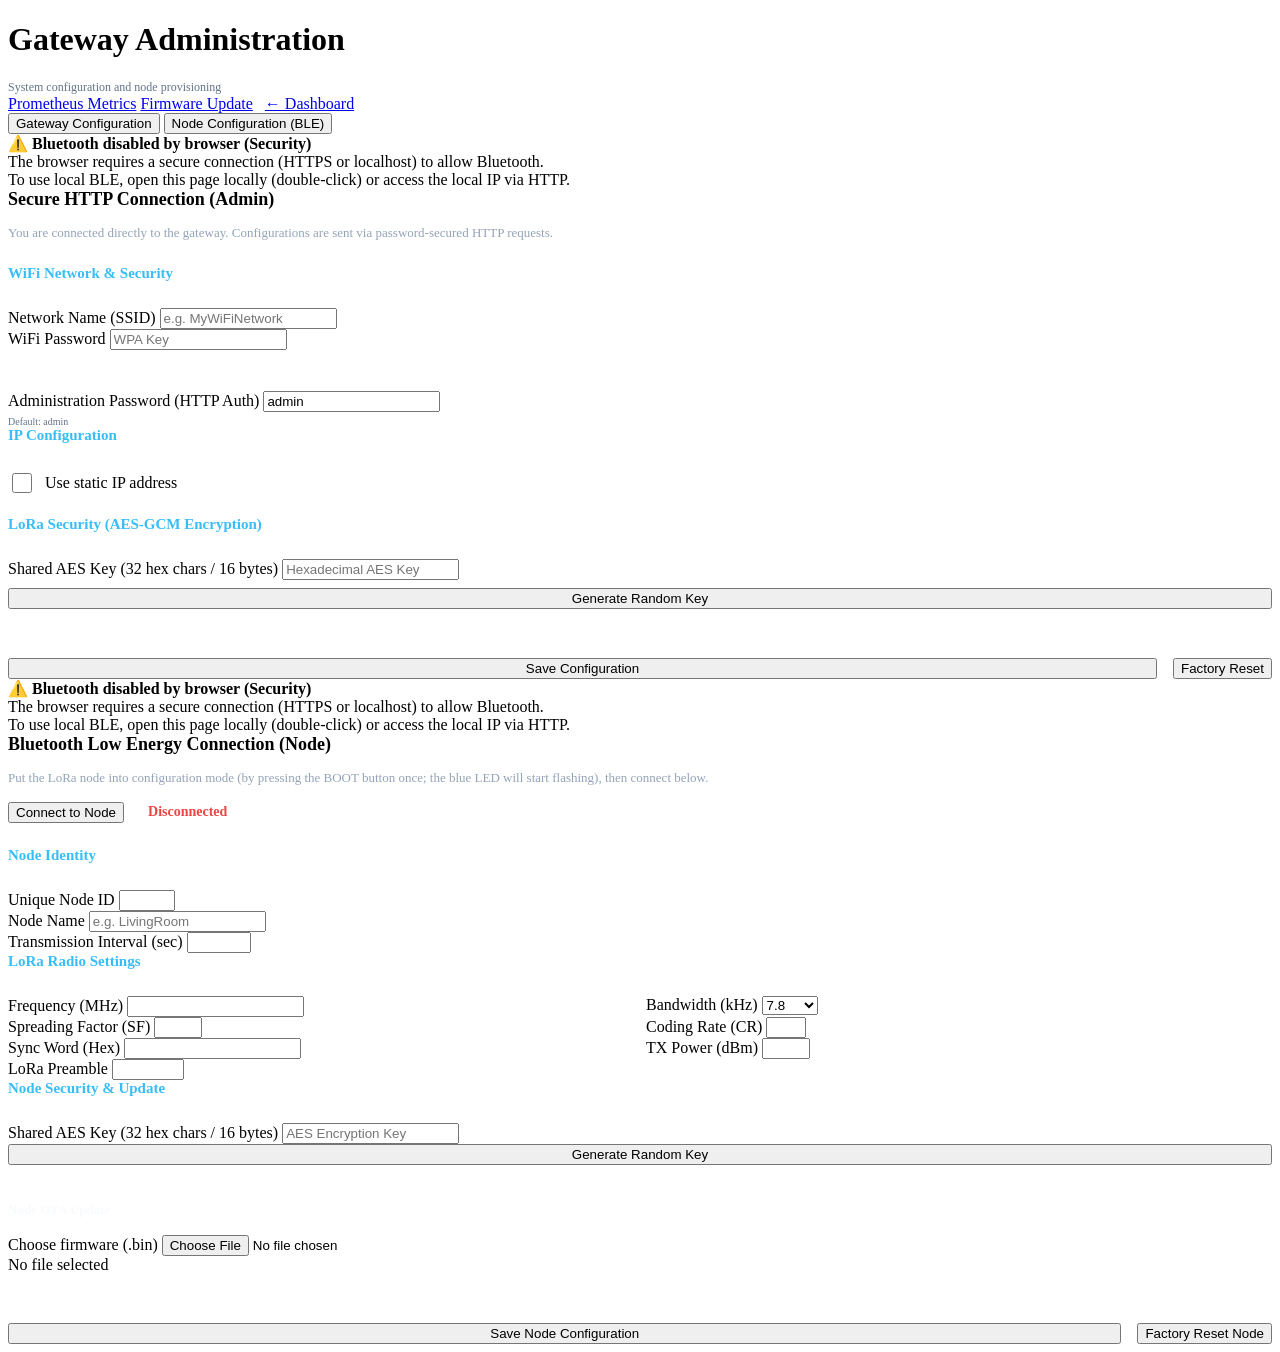
==== lora-gw/html/admin.html @ 8bf2b35a "refactor: clean up admin UI styles and localize code comments to English" ====
<!DOCTYPE html>
<html lang="en">
<head>
  <meta charset="UTF-8">
  <meta name="viewport" content="width=device-width, initial-scale=1.0">
  <title>Administration - LoRa Gateway</title>
  <link rel="stylesheet" href="style.css">
</head>
<body>
  <div class="container">
    <header>
      <div>
        <h1>Gateway Administration</h1>
        <div style="font-size:12px; color:#64748b; margin-top:4px;">System configuration and node provisioning</div>
      </div>
      <div>
        <a href="/metrics" class="btn-metrics">Prometheus Metrics</a>
        <a href="/update" class="btn-update">Firmware Update</a>
        <a href="/" class="btn btn-secondary" style="margin-left:8px;">← Dashboard</a>
      </div>
    </header>

    <!-- Tab Navigation -->
    <div class="tabs">
      <button class="tab-btn active" id="tab-btn-gw-config" onclick="switchTab('gw-config')">Gateway Configuration</button>
      <button class="tab-btn" id="tab-btn-ble" onclick="switchTab('ble')">Node Configuration (BLE)</button>
    </div>

    <!-- Gateway Configuration Tab -->
    <div id="tab-gw-config" class="tab-content active">
      <div id="gw-ble-security-notice" class="alert-notice hidden">
        <strong>⚠️ Bluetooth disabled by browser (Security)</strong><br>
        The browser requires a secure connection (HTTPS or localhost) to allow Bluetooth.<br>
        To use local BLE, open this page locally (double-click) or access the local IP via HTTP.
      </div>

      <div id="gw-ble-container" style="margin-bottom: 24px;">
        <!-- BLE Gateway Connection -->
        <div class="stat-card">
          <h2 style="margin-top:0; font-size: 18px; font-weight: 700;">Bluetooth Low Energy Connection (Gateway)</h2>
          <p style="font-size: 13px; color: #94a3b8; margin-bottom: 16px;">
            Put the gateway into config mode (press the BOOT button or start it without config; the blue LED will start flashing), then connect via local BLE below.
          </p>
          <div style="display: flex; gap: 16px; align-items: center;">
            <button type="button" class="btn" id="btn-gw-connect">Connect to Gateway</button>
            <div style="display: flex; align-items: center; gap: 8px; font-size: 14px;">
              <span id="gw-status-dot" class="dot offline"></span>
              <span id="gw-status-text" style="font-weight:600; color:#ef4444;">Disconnected</span>
            </div>
          </div>
        </div>
      </div>

      <!-- Gateway Configuration Form -->
      <form id="gw-config-form" class="hidden">
        <div class="grid" style="grid-template-columns: repeat(auto-fit, minmax(280px, 1fr)); gap: 24px; margin-bottom: 24px;">
          <!-- WiFi and Auth -->
          <div class="stat-card">
            <h3 style="margin-top:0; font-size: 15px; font-weight: 700; color: #38bdf8; border-bottom:1px solid rgba(255,255,255,0.05); padding-bottom:10px; margin-bottom:15px;">WiFi Network & Security</h3>
            <div class="form-group">
              <label for="gw_wifi_ssid">Network Name (SSID)</label>
              <input type="text" id="gw_wifi_ssid" required placeholder="e.g. MyWiFiNetwork">
            </div>
            <div class="form-group">
              <label for="gw_wifi_pass">WiFi Password</label>
              <input type="text" id="gw_wifi_pass" required placeholder="WPA Key">
            </div>
            <div class="form-group" style="margin-top:24px; border-top:1px solid rgba(255,255,255,0.05); padding-top:16px;">
              <label for="gw_admin_pass">Administration Password (HTTP Auth)</label>
              <input type="text" id="gw_admin_pass" required placeholder="admin" value="admin">
              <span style="font-size:10px; color:#64748b; display:block; margin-top:4px;">Default: admin</span>
            </div>
          </div>

          <!-- IP Settings -->
          <div class="stat-card">
            <h3 style="margin-top:0; font-size: 15px; font-weight: 700; color: #38bdf8; border-bottom:1px solid rgba(255,255,255,0.05); padding-bottom:10px; margin-bottom:15px;">IP Configuration</h3>
            <div class="form-group" style="display: flex; align-items: center; gap: 10px; margin-bottom: 20px;">
              <input type="checkbox" id="gw_use_static" style="width:20px; height:20px; cursor:pointer;">
              <label for="gw_use_static" style="margin-bottom:0; cursor:pointer;">Use static IP address</label>
            </div>
            <div id="gw-static-ip-fields" style="display: none;">
              <div class="form-group">
                <label for="gw_local_ip">Local IP Address</label>
                <input type="text" id="gw_local_ip" placeholder="e.g. 192.168.1.100">
              </div>
              <div class="form-group">
                <label for="gw_gateway_ip">Default Gateway</label>
                <input type="text" id="gw_gateway_ip" placeholder="e.g. 192.168.1.1">
              </div>
              <div class="form-group">
                <label for="gw_subnet_mask">Subnet Mask</label>
                <input type="text" id="gw_subnet_mask" placeholder="e.g. 255.255.255.0">
              </div>
            </div>
          </div>

          <!-- AES Encryption Key -->
          <div class="stat-card">
            <h3 style="margin-top:0; font-size: 15px; font-weight: 700; color: #38bdf8; border-bottom:1px solid rgba(255,255,255,0.05); padding-bottom:10px; margin-bottom:15px;">LoRa Security (AES-GCM Encryption)</h3>
            <div class="form-group">
              <label for="gw_aes_key">Shared AES Key (32 hex chars / 16 bytes)</label>
              <input type="text" id="gw_aes_key" maxlength="32" minlength="32" required placeholder="Hexadecimal AES Key">
            </div>
            <button type="button" class="btn btn-secondary" onclick="generateRandomGwKey()" style="width:100%; margin-top:8px;">Generate Random Key</button>
          </div>
        </div>

        <div style="display: flex; gap: 16px; margin-top: 24px; border-top: 1px solid rgba(255,255,255,0.05); padding-top: 24px;">
          <input type="submit" value="Save Configuration" class="btn" style="flex: 1;">
          <button type="button" class="btn btn-danger" id="btn-gw-reset">Factory Reset</button>
        </div>
      </form>
    </div>

    <!-- Node Configuration Tab (BLE) -->
    <div id="tab-ble" class="tab-content">
      <div id="ble-security-notice" class="alert-notice hidden">
        <strong>⚠️ Bluetooth disabled by browser (Security)</strong><br>
        The browser requires a secure connection (HTTPS or localhost) to allow Bluetooth.<br>
        To use local BLE, open this page locally (double-click) or access the local IP via HTTP.
      </div>

      <div id="ble-container">
        <!-- BLE Node Connection -->
        <div class="stat-card" style="margin-bottom: 24px;">
          <h2 style="margin-top:0; font-size: 18px; font-weight: 700;">Bluetooth Low Energy Connection (Node)</h2>
          <p style="font-size: 13px; color: #94a3b8; margin-bottom: 16px;">
            Put the LoRa node into configuration mode (by pressing the BOOT button once; the blue LED will start flashing), then connect below.
          </p>
          <div style="display: flex; gap: 16px; align-items: center;">
            <button type="button" class="btn" id="btn-connect">Connect to Node</button>
            <div style="display: flex; align-items: center; gap: 8px; font-size: 14px;">
              <span id="status-dot" class="dot offline"></span>
              <span id="status-text" style="font-weight:600; color:#ef4444;">Disconnected</span>
            </div>
          </div>
        </div>

        <!-- Node Configuration Form -->
        <form id="config-form" class="hidden">
          <div class="grid" style="grid-template-columns: repeat(auto-fit, minmax(280px, 1fr)); gap: 24px; margin-bottom: 24px;">
            <!-- Node Identity Card -->
            <div class="stat-card">
              <h3 style="margin-top:0; font-size: 15px; font-weight: 700; color: #38bdf8; border-bottom:1px solid rgba(255,255,255,0.05); padding-bottom:10px; margin-bottom:15px;">Node Identity</h3>
              <div class="form-group">
                <label for="node_id">Unique Node ID</label>
                <input type="number" id="node_id" min="1" max="254" required>
              </div>
              <div class="form-group">
                <label for="node_name">Node Name</label>
                <input type="text" id="node_name" maxlength="15" placeholder="e.g. LivingRoom" required>
              </div>
              <div class="form-group">
                <label for="tx_interval">Transmission Interval (sec)</label>
                <input type="number" id="tx_interval" min="5" max="3600" required>
              </div>
            </div>

            <!-- LoRa Radio Settings Card -->
            <div class="stat-card">
              <h3 style="margin-top:0; font-size: 15px; font-weight: 700; color: #38bdf8; border-bottom:1px solid rgba(255,255,255,0.05); padding-bottom:10px; margin-bottom:15px;">LoRa Radio Settings</h3>
              <div style="display: grid; grid-template-columns: 1fr 1fr; gap: 12px;">
                <div class="form-group">
                  <label for="lora_freq">Frequency (MHz)</label>
                  <input type="number" id="lora_freq" step="0.1" required>
                </div>
                <div class="form-group">
                  <label for="lora_bw">Bandwidth (kHz)</label>
                  <select id="lora_bw" required>
                    <option value="7.8">7.8</option>
                    <option value="10.4">10.4</option>
                    <option value="15.6">15.6</option>
                    <option value="20.8">20.8</option>
                    <option value="31.25">31.25</option>
                    <option value="41.7">41.7</option>
                    <option value="62.5">62.5</option>
                    <option value="125.0">125.0</option>
                    <option value="250.0">250.0</option>
                    <option value="500.0">500.0</option>
                  </select>
                </div>
              </div>
              <div style="display: grid; grid-template-columns: 1fr 1fr; gap: 12px;">
                <div class="form-group">
                  <label for="lora_sf">Spreading Factor (SF)</label>
                  <input type="number" id="lora_sf" min="6" max="12" required>
                </div>
                <div class="form-group">
                  <label for="lora_cr">Coding Rate (CR)</label>
                  <input type="number" id="lora_cr" min="5" max="8" required>
                </div>
              </div>
              <div style="display: grid; grid-template-columns: 1fr 1fr; gap: 12px;">
                <div class="form-group">
                  <label for="lora_sync">Sync Word (Hex)</label>
                  <input type="text" id="lora_sync" required>
                </div>
                <div class="form-group">
                  <label for="lora_power">TX Power (dBm)</label>
                  <input type="number" id="lora_power" min="2" max="20" required>
                </div>
              </div>
              <div class="form-group">
                <label for="lora_preamble">LoRa Preamble</label>
                <input type="number" id="lora_preamble" min="6" max="65535" required>
              </div>
            </div>

            <!-- AES and OTA Updates Card -->
            <div class="stat-card">
              <h3 style="margin-top:0; font-size: 15px; font-weight: 700; color: #38bdf8; border-bottom:1px solid rgba(255,255,255,0.05); padding-bottom:10px; margin-bottom:15px;">Node Security & Update</h3>
              <div class="form-group">
                <label for="aes_key">Shared AES Key (32 hex chars / 16 bytes)</label>
                <input type="text" id="aes_key" maxlength="32" minlength="32" required placeholder="AES Encryption Key">
              </div>
              <button type="button" class="btn btn-secondary" onclick="generateRandomKey()" style="width:100%; margin-bottom: 20px;">Generate Random Key</button>

              <div style="border-top: 1px solid rgba(255,255,255,0.05); padding-top: 16px;">
                <h4 style="margin-top:0; font-size: 13px; color:#f8fafc; font-weight:700;">Node OTA Update</h4>
                <div class="form-group" style="margin-top:12px;">
                  <label for="ota-file" class="custom-file-upload" style="text-align:center;">Choose firmware (.bin)</label>
                  <input type="file" id="ota-file" accept=".bin">
                  <div id="ota-file-name" class="file-name">No file selected</div>
                </div>
                <button type="button" class="btn btn-success" id="btn-start-ota" style="display:none; width:100%; margin-top:8px;">Start OTA Update</button>
                
                <!-- OTA Progress Bar -->
                <div id="ota-progress-container" style="display:none; margin-top: 16px;">
                  <div style="display:flex; justify-content:space-between; font-size:12px; margin-bottom:6px;">
                    <span id="ota-status-label" style="color:#94a3b8;">Uploading file...</span>
                    <span id="ota-percent" style="font-weight:700; color:#38bdf8;">0%</span>
                  </div>
                  <div style="background:rgba(0,0,0,0.3); border-radius:10px; height:8px; overflow:hidden;">
                    <div id="ota-bar" style="background:linear-gradient(90deg, #38bdf8, #818cf8); width:0%; height:100%; transition:width 0.1s;"></div>
                  </div>
                </div>
              </div>
            </div>
          </div>

          <div style="display: flex; gap: 16px; margin-top: 24px; border-top: 1px solid rgba(255,255,255,0.05); padding-top: 24px;">
            <input type="submit" value="Save Node Configuration" class="btn" style="flex: 1;">
            <button type="button" class="btn btn-danger" id="btn-reset">Factory Reset Node</button>
          </div>
        </form>
      </div>
    </div>
  </div>

  <script>
    // --- NIMBLE DATAPIPE TRANSPORT CLASS ---
    class NimBLEDataPipe {
      constructor(serviceUuid, charUuid) {
        this.serviceUuid = serviceUuid.toLowerCase();
        this.charUuid = charUuid.toLowerCase();
        this.device = null;
        this.characteristic = null;
        this.rxBuffer = new Uint8Array(0);
        this.expectedLen = 0;
        this.expectedType = 0;
        this.headerReceived = false;

        this.onJsonCallback = null;
        this.onBinaryCallback = null;
        this.onDisconnectCallback = null;
      }

      setOnJson(callback) { this.onJsonCallback = callback; }
      setOnBinary(callback) { this.onBinaryCallback = callback; }
      setOnDisconnect(callback) { this.onDisconnectCallback = callback; }

      isConnected() {
        return this.device && this.device.gatt.connected;
      }

      async connect(namePrefix = "ESP32-LoRa") {
        this.device = await navigator.bluetooth.requestDevice({
          filters: [{ namePrefix: namePrefix }],
          optionalServices: [this.serviceUuid]
        });

        this.device.addEventListener('gattserverdisconnected', () => {
          this.handleDisconnect();
        });

        const server = await this.device.gatt.connect();
        const service = await server.getPrimaryService(this.serviceUuid);
        this.characteristic = await service.getCharacteristic(this.charUuid);

        await this.characteristic.startNotifications();
        this.characteristic.addEventListener('characteristicvaluechanged', (event) => this.handleReceive(event));
      }

      async disconnect() {
        if (this.isConnected()) {
          await this.device.gatt.disconnect();
        }
      }

      handleDisconnect() {
        this.characteristic = null;
        this.device = null;
        this.rxBuffer = new Uint8Array(0);
        this.headerReceived = false;
        if (this.onDisconnectCallback) {
          this.onDisconnectCallback();
        }
      }

      handleReceive(event) {
        const chunk = new Uint8Array(event.target.value.buffer);
        const tmp = new Uint8Array(this.rxBuffer.length + chunk.length);
        tmp.set(this.rxBuffer);
        tmp.set(chunk, this.rxBuffer.length);
        this.rxBuffer = tmp;

        if (!this.headerReceived && this.rxBuffer.length >= 3) {
          this.expectedType = this.rxBuffer[0];
          this.expectedLen = this.rxBuffer[1] | (this.rxBuffer[2] << 8);
          this.rxBuffer = this.rxBuffer.slice(3);
          this.headerReceived = true;
        }

        if (this.headerReceived && this.rxBuffer.length >= this.expectedLen) {
          const payload = this.rxBuffer.slice(0, this.expectedLen);
          if (this.expectedType === 0x00) {
            const text = new TextDecoder().decode(payload);
            try {
              const json = JSON.parse(text);
              if (this.onJsonCallback) this.onJsonCallback(json);
            } catch (e) {
              console.error("Error parsing JSON:", e);
            }
          } else {
            if (this.onBinaryCallback) this.onBinaryCallback(this.expectedType, payload);
          }
          this.rxBuffer = new Uint8Array(0);
          this.headerReceived = false;
        }
      }

      async sendJson(obj) {
        if (!this.characteristic) return;
        const text = JSON.stringify(obj);
        const payload = new TextEncoder().encode(text);
        const len = payload.length;

        const buffer = new Uint8Array(3 + len);
        buffer[0] = 0x00;
        buffer[1] = len & 0xFF;
        buffer[2] = (len >> 8) & 0xFF;
        buffer.set(payload, 3);

        await this.characteristic.writeValueWithResponse(buffer);
      }

      async sendBinary(type, payload) {
        if (!this.characteristic) return;
        const len = payload.length;
        const buffer = new Uint8Array(3 + len);
        buffer[0] = type;
        buffer[1] = len & 0xFF;
        buffer[2] = (len >> 8) & 0xFF;
        buffer.set(payload, 3);

        await this.characteristic.writeValueWithResponse(buffer);
      }
    }

    const log = (msg, type = '') => {
      console.log(`[Admin] ${msg}`);
    };

    // --- TAB LOGIC ---
    const switchTab = (tabId) => {
      document.querySelectorAll('.tab-btn').forEach(btn => btn.classList.remove('active'));
      document.querySelectorAll('.tab-content').forEach(content => content.classList.remove('active'));
      if (tabId === 'gw-config') {
        document.getElementById('tab-btn-gw-config').classList.add('active');
        document.getElementById('tab-gw-config').classList.add('active');
      } else if (tabId === 'ble') {
        document.getElementById('tab-btn-ble').classList.add('active');
        document.getElementById('tab-ble').classList.add('active');
      }
    };

    // --- BLUETOOTH SECURITY CONTEXT CHECK ---
    if (!window.isSecureContext) {
      document.getElementById('ble-security-notice').classList.remove('hidden');
      document.getElementById('gw-ble-security-notice').classList.remove('hidden');
    }

    // --- GATEWAY CONFIGURATION ---
    const GW_SERVICE_UUID = "f1e00003-c32a-4b28-86c7-67ab6b5d7a9f";
    const GW_CHAR_UUID = "f1e00004-c32a-4b28-86c7-67ab6b5d7a9f";

    const gwPipe = new NimBLEDataPipe(GW_SERVICE_UUID, GW_CHAR_UUID);
    const btnGwConnect = document.getElementById('btn-gw-connect');
    const gwStatusDot = document.getElementById('gw-status-dot');
    const gwStatusText = document.getElementById('gw-status-text');
    const gwConfigForm = document.getElementById('gw-config-form');

    window.generateRandomGwKey = () => {
      const chars = '0123456789abcdef';
      let key = '';
      for (let i = 0; i < 32; i++) {
        key += chars[Math.floor(Math.random() * 16)];
      }
      document.getElementById('gw_aes_key').value = key;
    };

    const gwUseStatic = document.getElementById('gw_use_static');
    const gwStaticIpFields = document.getElementById('gw-static-ip-fields');
    const updateGwStaticFieldsVisibility = () => {
      if (gwUseStatic.checked) {
        gwStaticIpFields.style.display = 'block';
        document.getElementById('gw_local_ip').setAttribute('required', 'true');
        document.getElementById('gw_gateway_ip').setAttribute('required', 'true');
        document.getElementById('gw_subnet_mask').setAttribute('required', 'true');
      } else {
        gwStaticIpFields.style.display = 'none';
        document.getElementById('gw_local_ip').removeAttribute('required');
        document.getElementById('gw_gateway_ip').removeAttribute('required');
        document.getElementById('gw_subnet_mask').removeAttribute('required');
      }
    };
    gwUseStatic.addEventListener('change', updateGwStaticFieldsVisibility);

    const isHttpMode = window.location.protocol !== 'file:' && 
                       window.location.hostname !== '' && 
                       window.location.hostname !== 'localhost' && 
                       window.location.hostname !== '127.0.0.1';

    if (isHttpMode) {
      // Hide BLE gateway connection in HTTP mode
      const bleCard = document.querySelector('#gw-ble-container > .stat-card');
      if (bleCard) {
        bleCard.innerHTML = `
          <h2 style="margin-top:0; font-size: 18px; font-weight: 700;">Secure HTTP Connection (Admin)</h2>
          <p style="font-size: 13px; color: #94a3b8; margin-bottom: 0;">
            You are connected directly to the gateway. Configurations are sent via password-secured HTTP requests.
          </p>
        `;
      }
      gwConfigForm.classList.remove('hidden');

      const loadConfigHttp = async () => {
        try {
          const res = await fetch('/api/gw_config');
          const json = await res.json();
          document.getElementById('gw_wifi_ssid').value = json.wifi_ssid || '';
          document.getElementById('gw_wifi_pass').value = json.wifi_pass || '';
          document.getElementById('gw_admin_pass').value = json.admin_pass || '';
          document.getElementById('gw_use_static').checked = !!json.use_static;
          document.getElementById('gw_local_ip').value = json.local_ip || '';
          document.getElementById('gw_gateway_ip').value = json.gateway_ip || '';
          document.getElementById('gw_subnet_mask').value = json.subnet_mask || '';
          document.getElementById('gw_aes_key').value = json.aes_key || '';
          updateGwStaticFieldsVisibility();
        } catch (e) {
          log(`HTTP load error: ${e.message}`, "error");
        }
      };
      loadConfigHttp();
    }

    gwPipe.setOnJson((json) => {
      if (json.aes_key) {
        document.getElementById('gw_wifi_ssid').value = json.wifi_ssid || '';
        document.getElementById('gw_wifi_pass').value = json.wifi_pass || '';
        document.getElementById('gw_admin_pass').value = json.admin_pass || '';
        document.getElementById('gw_use_static').checked = !!json.use_static;
        document.getElementById('gw_local_ip').value = json.local_ip || '';
        document.getElementById('gw_gateway_ip').value = json.gateway_ip || '';
        document.getElementById('gw_subnet_mask').value = json.subnet_mask || '';
        document.getElementById('gw_aes_key').value = json.aes_key || '';
        updateGwStaticFieldsVisibility();
      } else if (json.status === 'saved') {
        alert("Configuration saved via BLE! The gateway will reboot.");
      } else if (json.status === 'reseted') {
        alert("Gateway configuration reset to factory defaults!");
      }
    });

    gwPipe.setOnDisconnect(() => {
      gwStatusDot.className = "dot offline";
      gwStatusText.innerText = "Disconnected";
      gwStatusText.style.color = "#ef4444";
      btnGwConnect.innerText = "Connect to Gateway";
      if (!isHttpMode) gwConfigForm.classList.add('hidden');
    });

    btnGwConnect.addEventListener('click', async () => {
      if (gwPipe.isConnected()) {
        await gwPipe.disconnect();
        return;
      }
      try {
        gwStatusDot.className = "dot warning";
        gwStatusText.innerText = "Searching...";
        gwStatusText.style.color = "#f59e0b";
        await gwPipe.connect("ESP32-LoRa-Gateway");
        gwStatusDot.className = "dot";
        gwStatusText.innerText = "Connected";
        gwStatusText.style.color = "#10b981";
        btnGwConnect.innerText = "Disconnect";
        gwConfigForm.classList.remove('hidden');
        await gwPipe.sendJson({ cmd: "get_gw_config" });
      } catch (err) {
        log(`Connection error: ${err.message}`, "error");
        gwPipe.handleDisconnect();
      }
    });

    gwConfigForm.addEventListener('submit', async (e) => {
      e.preventDefault();
      const payload = {
        wifi_ssid: document.getElementById('gw_wifi_ssid').value.trim(),
        wifi_pass: document.getElementById('gw_wifi_pass').value.trim(),
        admin_pass: document.getElementById('gw_admin_pass').value.trim(),
        use_static: document.getElementById('gw_use_static').checked,
        local_ip: document.getElementById('gw_local_ip').value.trim(),
        gateway_ip: document.getElementById('gw_gateway_ip').value.trim(),
        subnet_mask: document.getElementById('gw_subnet_mask').value.trim(),
        aes_key: document.getElementById('gw_aes_key').value.trim()
      };

      if (isHttpMode && !gwPipe.isConnected()) {
        try {
          const res = await fetch('/api/gw_config', {
            method: 'POST',
            headers: { 'Content-Type': 'application/json' },
            body: JSON.stringify(payload)
          });
          const json = await res.json();
          if (json.status === 'saved') {
            alert("Configuration saved! The gateway will reboot.");
          } else {
            alert("Error saving configuration.");
          }
        } catch (err) {
          alert(`Send error: ${err.message}`);
        }
      } else {
        payload.cmd = "set_gw_config";
        await gwPipe.sendJson(payload);
      }
    });

    document.getElementById('btn-gw-reset').addEventListener('click', async () => {
      if (!confirm("Are you sure you want to reset the gateway to factory default settings?")) return;
      if (isHttpMode && !gwPipe.isConnected()) {
        try {
          const res = await fetch('/api/gw_reset', { method: 'POST' });
          const json = await res.json();
          if (json.status === 'reseted') {
            alert("Configuration reset successfully! The gateway is rebooting.");
          }
        } catch (e) {
          alert(`Error: ${e.message}`);
        }
      } else {
        await gwPipe.sendJson({ cmd: "reset_gw_config" });
      }
    });

    // --- NODE BLE CONFIGURATION ---
    const SERVICE_UUID = "f1e00001-c32a-4b28-86c7-67ab6b5d7a9f";
    const CHAR_UUID = "f1e00002-c32a-4b28-86c7-67ab6b5d7a9f";

    const pipe = new NimBLEDataPipe(SERVICE_UUID, CHAR_UUID);
    const btnConnect = document.getElementById('btn-connect');
    const statusDot = document.getElementById('status-dot');
    const statusText = document.getElementById('status-text');
    const configForm = document.getElementById('config-form');

    const otaFileInput = document.getElementById('ota-file');
    const otaFileName = document.getElementById('ota-file-name');
    const btnStartOta = document.getElementById('btn-start-ota');
    const otaProgressContainer = document.getElementById('ota-progress-container');
    const otaStatusLabel = document.getElementById('ota-status-label');
    const otaPercent = document.getElementById('ota-percent');
    const otaBar = document.getElementById('ota-bar');

    window.generateRandomKey = () => {
      const chars = '0123456789abcdef';
      let key = '';
      for (let i = 0; i < 32; i++) {
        key += chars[Math.floor(Math.random() * 16)];
      }
      document.getElementById('aes_key').value = key;
    };

    pipe.setOnJson((json) => {
      if (json.aes_key) {
        document.getElementById('node_id').value = json.node_id;
        document.getElementById('node_name').value = json.node_name;
        document.getElementById('lora_freq').value = json.lora_freq;
        document.getElementById('lora_bw').value = json.lora_bw.toFixed(1);
        document.getElementById('lora_sf').value = json.lora_sf;
        document.getElementById('lora_cr').value = json.lora_cr;
        document.getElementById('lora_sync').value = '0x' + json.lora_sync.toString(16);
        document.getElementById('lora_power').value = json.lora_power;
        document.getElementById('lora_preamble').value = json.lora_preamble;
        document.getElementById('aes_key').value = json.aes_key;
        document.getElementById('tx_interval').value = json.tx_interval;
      } else if (json.status === 'saved') {
        alert("Configuration saved! The node will reboot.");
      } else if (json.status === 'reseted') {
        alert("The node has been reset to factory defaults.");
      } else if (json.status === 'ota_started') {
        startOtaTransfer();
      } else if (json.status === 'ota_error') {
        alert(`The node rejected the update: ${json.error}`);
        resetOtaUi();
      }
    });

    pipe.setOnDisconnect(() => {
      statusDot.className = "dot offline";
      statusText.innerText = "Disconnected";
      statusText.style.color = "#ef4444";
      btnConnect.innerText = "Connect to Node";
      configForm.classList.add('hidden');
      resetOtaUi();
    });

    btnConnect.addEventListener('click', async () => {
      if (pipe.isConnected()) {
        await pipe.disconnect();
        return;
      }
      try {
        statusDot.className = "dot warning";
        statusText.innerText = "Searching...";
        statusText.style.color = "#f59e0b";
        await pipe.connect("ESP32-LoRa");
        statusDot.className = "dot";
        statusText.innerText = "Connected";
        statusText.style.color = "#10b981";
        btnConnect.innerText = "Disconnect";
        configForm.classList.remove('hidden');
        await pipe.sendJson({ cmd: "get_config" });
      } catch (err) {
        log(`Connection error: ${err.message}`, "error");
        pipe.handleDisconnect();
      }
    });

    configForm.addEventListener('submit', async (e) => {
      e.preventDefault();
      let syncStr = document.getElementById('lora_sync').value.trim();
      let syncVal = syncStr.startsWith('0x') || syncStr.startsWith('0X') ?
        parseInt(syncStr, 16) : parseInt(syncStr);

      const payload = {
        cmd: "set_config",
        node_id: parseInt(document.getElementById('node_id').value),
        node_name: document.getElementById('node_name').value.trim(),
        lora_freq: parseFloat(document.getElementById('lora_freq').value),
        lora_bw: parseFloat(document.getElementById('lora_bw').value),
        lora_sf: parseInt(document.getElementById('lora_sf').value),
        lora_cr: parseInt(document.getElementById('lora_cr').value),
        lora_sync: syncVal,
        lora_power: parseInt(document.getElementById('lora_power').value),
        lora_preamble: parseInt(document.getElementById('lora_preamble').value),
        aes_key: document.getElementById('aes_key').value.trim().toLowerCase(),
        tx_interval: parseInt(document.getElementById('tx_interval').value)
      };

      await pipe.sendJson(payload);
    });

    document.getElementById('btn-reset').addEventListener('click', async () => {
      if (!confirm("Are you sure you want to reset the node?")) return;
      await pipe.sendJson({ cmd: "reset_config" });
    });

    otaFileInput.addEventListener('change', () => {
      const file = otaFileInput.files[0];
      if (file) {
        otaFileName.innerText = file.name + ` (${(file.size / 1024).toFixed(1)} KB)`;
        btnStartOta.style.display = 'inline-block';
      } else {
        otaFileName.innerText = "No file selected";
        btnStartOta.style.display = 'none';
      }
    });

    btnStartOta.addEventListener('click', async () => {
      const file = otaFileInput.files[0];
      if (!file) return;
      if (!confirm("Start node OTA update?")) return;
      btnStartOta.disabled = true;
      otaFileInput.disabled = true;
      otaProgressContainer.style.display = 'block';
      otaStatusLabel.innerText = "Starting OTA...";
      otaPercent.innerText = "0%";
      otaBar.style.width = "0%";
      const reader = new FileReader();
      reader.onload = async (e) => {
        try {
          const arrayBuffer = e.target.result;
          const bytes = new Uint8Array(arrayBuffer);
          await pipe.sendJson({ cmd: "start_ota", size: bytes.length });
        } catch (err) {
          alert(`Error sending start_ota: ${err.message}`);
          resetOtaUi();
        }
      };
      reader.readAsArrayBuffer(file);
    });

    const startOtaTransfer = async () => {
      const file = otaFileInput.files[0];
      if (!file) return;
      const reader = new FileReader();
      reader.onload = async (e) => {
        try {
          const arrayBuffer = e.target.result;
          const bytes = new Uint8Array(arrayBuffer);
          const totalSize = bytes.length;
          const chunkSize = 480;
          let offset = 0;

          while (offset < totalSize) {
            const size = Math.min(chunkSize, totalSize - offset);
            const chunk = bytes.slice(offset, offset + size);
            await pipe.sendBinary(0x02, chunk);
            offset += size;
            const percent = Math.floor((offset / totalSize) * 100);
            otaPercent.innerText = `${percent}%`;
            otaBar.style.width = `${percent}%`;
            otaStatusLabel.innerText = `Sent: ${Math.round(offset / 1024)} / ${Math.round(totalSize / 1024)} KB`;
          }
          otaStatusLabel.innerText = "Finalizing and rebooting...";
        } catch (err) {
          if (offset >= totalSize) {
            otaStatusLabel.innerText = "Update successful! Rebooting...";
            alert("OTA update successful! The node is rebooting.");
            resetOtaUi();
          } else {
            alert(`Transfer error: ${err.message}`);
            resetOtaUi();
          }
        }
      };
      reader.readAsArrayBuffer(file);
    };

    const resetOtaUi = () => {
      btnStartOta.disabled = false;
      otaFileInput.disabled = false;
      btnStartOta.style.display = 'none';
      otaProgressContainer.style.display = 'none';
      otaFileName.innerText = "No file selected";
      otaFileInput.value = "";
    };
  </script>
</body>
</html>
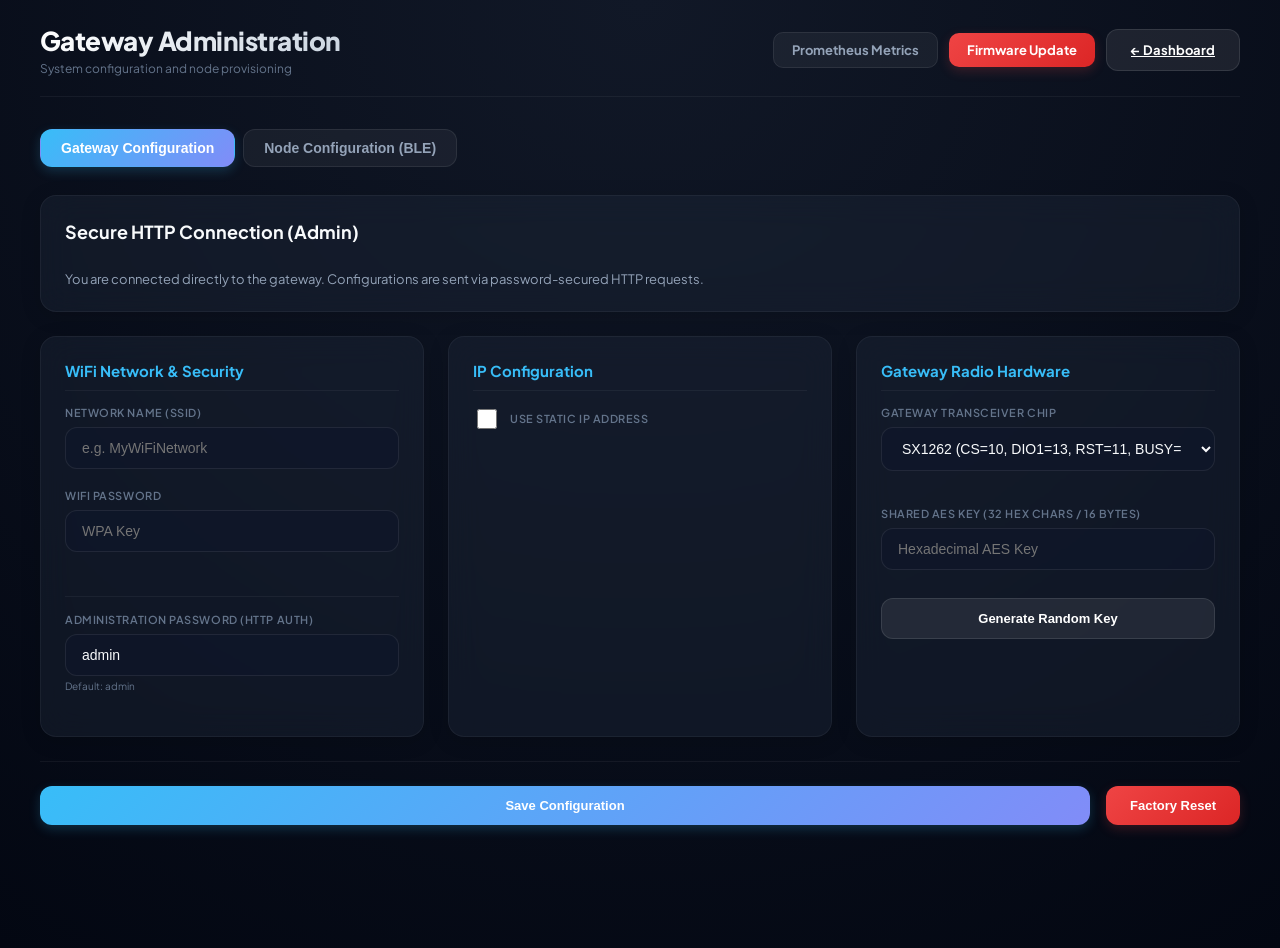
==== commit e389c489: "feat: add current and power telemetry support to INA226 sensor and update documentation accordingly" ====
--- a/lora-gw/html/admin.html
+++ b/lora-gw/html/admin.html
@@ -53,6 +53,19 @@
 
       <!-- Gateway Configuration Form -->
       <form id="gw-config-form" class="hidden">
+        <div id="gw-loading-banner" class="loading-banner hidden">
+          <svg class="spinner-icon" viewBox="0 0 24 24" fill="none" stroke="currentColor" stroke-width="2.5" stroke-linecap="round" stroke-linejoin="round">
+            <line x1="12" y1="2" x2="12" y2="6"/>
+            <line x1="12" y1="18" x2="12" y2="22"/>
+            <line x1="4.93" y1="4.93" x2="7.76" y2="7.76"/>
+            <line x1="16.24" y1="16.24" x2="19.07" y2="19.07"/>
+            <line x1="2" y1="12" x2="6" y2="12"/>
+            <line x1="18" y1="12" x2="22" y2="12"/>
+            <line x1="4.93" y1="19.07" x2="7.76" y2="16.24"/>
+            <line x1="16.24" y1="7.76" x2="19.07" y2="4.93"/>
+          </svg>
+          <span>Fetching gateway configuration parameters...</span>
+        </div>
         <div class="grid" style="grid-template-columns: repeat(auto-fit, minmax(280px, 1fr)); gap: 24px; margin-bottom: 24px;">
           <!-- WiFi and Auth -->
           <div class="stat-card">
@@ -95,10 +108,17 @@
             </div>
           </div>
 
-          <!-- AES Encryption Key -->
+          <!-- Gateway Hardware & Radio Card -->
           <div class="stat-card">
-            <h3 style="margin-top:0; font-size: 15px; font-weight: 700; color: #38bdf8; border-bottom:1px solid rgba(255,255,255,0.05); padding-bottom:10px; margin-bottom:15px;">LoRa Security (AES-GCM Encryption)</h3>
+            <h3 style="margin-top:0; font-size: 15px; font-weight: 700; color: #38bdf8; border-bottom:1px solid rgba(255,255,255,0.05); padding-bottom:10px; margin-bottom:15px;">Gateway Radio Hardware</h3>
             <div class="form-group">
+              <label for="gw_lora_chip">Gateway Transceiver Chip</label>
+              <select id="gw_lora_chip" required>
+                <option value="2">SX1262 (CS=10, DIO1=13, RST=11, BUSY=12)</option>
+                <option value="1">SX1278 (CS=10, DIO0=1, RST=0)</option>
+              </select>
+            </div>
+            <div class="form-group" style="margin-top:16px;">
               <label for="gw_aes_key">Shared AES Key (32 hex chars / 16 bytes)</label>
               <input type="text" id="gw_aes_key" maxlength="32" minlength="32" required placeholder="Hexadecimal AES Key">
             </div>
@@ -139,6 +159,19 @@
 
         <!-- Node Configuration Form -->
         <form id="config-form" class="hidden">
+          <div id="node-loading-banner" class="loading-banner hidden">
+            <svg class="spinner-icon" viewBox="0 0 24 24" fill="none" stroke="currentColor" stroke-width="2.5" stroke-linecap="round" stroke-linejoin="round">
+              <line x1="12" y1="2" x2="12" y2="6"/>
+              <line x1="12" y1="18" x2="12" y2="22"/>
+              <line x1="4.93" y1="4.93" x2="7.76" y2="7.76"/>
+              <line x1="16.24" y1="16.24" x2="19.07" y2="19.07"/>
+              <line x1="2" y1="12" x2="6" y2="12"/>
+              <line x1="18" y1="12" x2="22" y2="12"/>
+              <line x1="4.93" y1="19.07" x2="7.76" y2="16.24"/>
+              <line x1="16.24" y1="7.76" x2="19.07" y2="4.93"/>
+            </svg>
+            <span>Connecting & fetching node parameters over Bluetooth...</span>
+          </div>
           <div class="grid" style="grid-template-columns: repeat(auto-fit, minmax(280px, 1fr)); gap: 24px; margin-bottom: 24px;">
             <!-- Node Identity Card -->
             <div class="stat-card">
@@ -160,6 +193,13 @@
             <!-- LoRa Radio Settings Card -->
             <div class="stat-card">
               <h3 style="margin-top:0; font-size: 15px; font-weight: 700; color: #38bdf8; border-bottom:1px solid rgba(255,255,255,0.05); padding-bottom:10px; margin-bottom:15px;">LoRa Radio Settings</h3>
+              <div class="form-group" style="margin-bottom:12px;">
+                <label for="lora_chip">LoRa Radio Chip</label>
+                <select id="lora_chip" required>
+                  <option value="2">SX1262 (433MHz / 868MHz)</option>
+                  <option value="1">SX1278 (433MHz)</option>
+                </select>
+              </div>
               <div style="display: grid; grid-template-columns: 1fr 1fr; gap: 12px;">
                 <div class="form-group">
                   <label for="lora_freq">Frequency (MHz)</label>
@@ -456,6 +496,7 @@
           document.getElementById('gw_local_ip').value = json.local_ip || '';
           document.getElementById('gw_gateway_ip').value = json.gateway_ip || '';
           document.getElementById('gw_subnet_mask').value = json.subnet_mask || '';
+          document.getElementById('gw_lora_chip').value = json.lora_chip || 2;
           document.getElementById('gw_aes_key').value = json.aes_key || '';
           updateGwStaticFieldsVisibility();
         } catch (e) {
@@ -474,8 +515,14 @@
         document.getElementById('gw_local_ip').value = json.local_ip || '';
         document.getElementById('gw_gateway_ip').value = json.gateway_ip || '';
         document.getElementById('gw_subnet_mask').value = json.subnet_mask || '';
+        document.getElementById('gw_lora_chip').value = json.lora_chip || 2;
         document.getElementById('gw_aes_key').value = json.aes_key || '';
         updateGwStaticFieldsVisibility();
+
+        document.getElementById('gw-loading-banner').classList.add('hidden');
+        gwStatusDot.className = "dot";
+        gwStatusText.innerText = "Connected";
+        gwStatusText.style.color = "#10b981";
       } else if (json.status === 'saved') {
         alert("Configuration saved via BLE! The gateway will reboot.");
       } else if (json.status === 'reseted') {
@@ -488,6 +535,7 @@
       gwStatusText.innerText = "Disconnected";
       gwStatusText.style.color = "#ef4444";
       btnGwConnect.innerText = "Connect to Gateway";
+      document.getElementById('gw-loading-banner').classList.add('hidden');
       if (!isHttpMode) gwConfigForm.classList.add('hidden');
     });
 
@@ -501,11 +549,14 @@
         gwStatusText.innerText = "Searching...";
         gwStatusText.style.color = "#f59e0b";
         await gwPipe.connect("ESP32-LoRa-Gateway");
-        gwStatusDot.className = "dot";
-        gwStatusText.innerText = "Connected";
-        gwStatusText.style.color = "#10b981";
         btnGwConnect.innerText = "Disconnect";
         gwConfigForm.classList.remove('hidden');
+
+        document.getElementById('gw-loading-banner').classList.remove('hidden');
+        gwStatusDot.className = "dot warning";
+        gwStatusText.innerText = "Reading parameters...";
+        gwStatusText.style.color = "#f59e0b";
+
         await gwPipe.sendJson({ cmd: "get_gw_config" });
       } catch (err) {
         log(`Connection error: ${err.message}`, "error");
@@ -523,6 +574,7 @@
         local_ip: document.getElementById('gw_local_ip').value.trim(),
         gateway_ip: document.getElementById('gw_gateway_ip').value.trim(),
         subnet_mask: document.getElementById('gw_subnet_mask').value.trim(),
+        lora_chip: parseInt(document.getElementById('gw_lora_chip').value),
         aes_key: document.getElementById('gw_aes_key').value.trim()
       };
 
@@ -603,8 +655,14 @@
         document.getElementById('lora_sync').value = '0x' + json.lora_sync.toString(16);
         document.getElementById('lora_power').value = json.lora_power;
         document.getElementById('lora_preamble').value = json.lora_preamble;
+        document.getElementById('lora_chip').value = json.lora_chip || 2;
         document.getElementById('aes_key').value = json.aes_key;
         document.getElementById('tx_interval').value = json.tx_interval;
+
+        document.getElementById('node-loading-banner').classList.add('hidden');
+        statusDot.className = "dot";
+        statusText.innerText = "Connected";
+        statusText.style.color = "#10b981";
       } else if (json.status === 'saved') {
         alert("Configuration saved! The node will reboot.");
       } else if (json.status === 'reseted') {
@@ -622,6 +680,7 @@
       statusText.innerText = "Disconnected";
       statusText.style.color = "#ef4444";
       btnConnect.innerText = "Connect to Node";
+      document.getElementById('node-loading-banner').classList.add('hidden');
       configForm.classList.add('hidden');
       resetOtaUi();
     });
@@ -636,11 +695,14 @@
         statusText.innerText = "Searching...";
         statusText.style.color = "#f59e0b";
         await pipe.connect("ESP32-LoRa");
-        statusDot.className = "dot";
-        statusText.innerText = "Connected";
-        statusText.style.color = "#10b981";
         btnConnect.innerText = "Disconnect";
         configForm.classList.remove('hidden');
+
+        document.getElementById('node-loading-banner').classList.remove('hidden');
+        statusDot.className = "dot warning";
+        statusText.innerText = "Reading parameters...";
+        statusText.style.color = "#f59e0b";
+
         await pipe.sendJson({ cmd: "get_config" });
       } catch (err) {
         log(`Connection error: ${err.message}`, "error");
@@ -665,6 +727,7 @@
         lora_sync: syncVal,
         lora_power: parseInt(document.getElementById('lora_power').value),
         lora_preamble: parseInt(document.getElementById('lora_preamble').value),
+        lora_chip: parseInt(document.getElementById('lora_chip').value),
         aes_key: document.getElementById('aes_key').value.trim().toLowerCase(),
         tx_interval: parseInt(document.getElementById('tx_interval').value)
       };
--- a/lora-gw/html/style.css
+++ b/lora-gw/html/style.css
@@ -0,0 +1,815 @@
+@import url('https://fonts.googleapis.com/css2?family=Plus+Jakarta+Sans:wght@300;400;500;600;700;800&display=swap');
+
+/* Common Styles & CSS Tokens */
+body {
+  font-family: 'Plus Jakarta Sans', system-ui, -apple-system, sans-serif;
+  background: radial-gradient(circle at 50% 0%, #111827 0%, #030712 100%);
+  color: #f8fafc;
+  margin: 0;
+  padding: 24px;
+  min-height: 100vh;
+}
+
+.container {
+  max-width: 1200px;
+  margin: 0 auto;
+}
+
+header {
+  display: flex;
+  justify-content: space-between;
+  align-items: center;
+  margin-bottom: 32px;
+  border-bottom: 1px solid rgba(255, 255, 255, 0.05);
+  padding-bottom: 20px;
+}
+
+h1 {
+  font-size: 26px;
+  font-weight: 800;
+  letter-spacing: -0.02em;
+  background: linear-gradient(135deg, #ffffff 0%, #cbd5e1 100%);
+  -webkit-background-clip: text;
+  -webkit-text-fill-color: transparent;
+  margin: 0;
+}
+
+.header-status-bar {
+  display: flex;
+  align-items: center;
+  gap: 10px;
+  margin-top: 8px;
+}
+
+.status-pill {
+  display: inline-flex;
+  align-items: center;
+  gap: 6px;
+  background: rgba(255, 255, 255, 0.04);
+  border: 1px solid rgba(255, 255, 255, 0.08);
+  padding: 4px 12px;
+  border-radius: 9999px;
+  font-size: 12px;
+  font-weight: 600;
+  color: #cbd5e1;
+}
+
+.pill-dot {
+  width: 7px;
+  height: 7px;
+  border-radius: 50%;
+  background: #10b981;
+  box-shadow: 0 0 8px rgba(16, 185, 129, 0.6);
+}
+
+.header-actions {
+  display: flex;
+  align-items: center;
+  gap: 8px;
+}
+
+.stat-card {
+  background: rgba(30, 41, 59, 0.4);
+  backdrop-filter: blur(16px);
+  border: 1px solid rgba(255, 255, 255, 0.05);
+  border-radius: 16px;
+  padding: 24px;
+  display: flex;
+  flex-direction: column;
+  box-shadow: 0 4px 20px rgba(0, 0, 0, 0.15);
+}
+
+.gw-stat-card {
+  background: rgba(17, 24, 39, 0.4);
+  backdrop-filter: blur(24px);
+  border: 1px solid rgba(255, 255, 255, 0.05);
+  border-radius: 16px;
+  padding: 16px 20px;
+  display: flex;
+  align-items: center;
+  justify-content: space-between;
+  box-shadow: 0 10px 25px -5px rgba(0, 0, 0, 0.3);
+}
+
+.stat-info {
+  display: flex;
+  flex-direction: column;
+}
+
+.stat-val {
+  font-size: 22px;
+  font-weight: 800;
+  color: #ffffff;
+  margin-top: 2px;
+  letter-spacing: -0.01em;
+}
+
+.stat-label {
+  font-size: 10px;
+  color: #64748b;
+  text-transform: uppercase;
+  letter-spacing: 0.08em;
+  font-weight: 700;
+}
+
+
+
+.signal-bars {
+  display: flex;
+  align-items: flex-end;
+  gap: 3px;
+  height: 18px;
+}
+
+.signal-bar {
+  width: 4px;
+  background: rgba(255, 255, 255, 0.15);
+  border-radius: 2px;
+}
+
+.signal-bar.active {
+  background: #38bdf8;
+}
+
+.signal-bar:nth-child(1) { height: 30%; }
+.signal-bar:nth-child(2) { height: 50%; }
+.signal-bar:nth-child(3) { height: 70%; }
+.signal-bar:nth-child(4) { height: 100%; }
+
+.grid {
+  display: grid;
+  grid-template-columns: repeat(auto-fit, minmax(360px, 1fr));
+  gap: 28px;
+}
+
+/* Node Card Styling */
+.node-card {
+  background: rgba(17, 24, 39, 0.45);
+  backdrop-filter: blur(24px);
+  border: 1px solid var(--card-border, rgba(255, 255, 255, 0.08));
+  border-radius: 20px;
+  padding: 24px;
+  box-shadow: 0 20px 40px -15px rgba(0, 0, 0, 0.4);
+  transition: all 0.3s cubic-bezier(0.4, 0, 0.2, 1);
+  display: flex;
+  flex-direction: column;
+  position: relative;
+  overflow: hidden;
+}
+
+.node-card:hover {
+  border-color: var(--card-border-hover, rgba(255, 255, 255, 0.15));
+}
+
+.node-card.offline {
+  border-color: rgba(239, 68, 68, 0.15); /* Muted red border for offline nodes */
+  background: rgba(17, 24, 39, 0.25);
+  opacity: 0.65;
+}
+
+.node-card.offline:hover {
+  border-color: rgba(239, 68, 68, 0.35);
+  opacity: 0.85;
+}
+
+.node-card.warning {
+  border-color: rgba(245, 158, 11, 0.18);
+}
+
+.node-card.warning:hover {
+  border-color: rgba(245, 158, 11, 0.4);
+}
+
+.node-header {
+  display: flex;
+  justify-content: space-between;
+  align-items: center;
+  margin-bottom: 20px;
+}
+
+.node-title-group {
+  display: flex;
+  flex-direction: column;
+}
+
+.node-name {
+  font-size: 20px;
+  font-weight: 800;
+  color: #ffffff;
+  letter-spacing: -0.02em;
+}
+
+
+
+.node-badge {
+  padding: 4px 12px;
+  border-radius: 9999px;
+  font-size: 10px;
+  font-weight: 700;
+  letter-spacing: 0.05em;
+  text-transform: uppercase;
+  border: 1px solid transparent;
+}
+
+/* Metric Items inside Node Cards */
+.node-readings {
+  display: flex;
+  flex-wrap: wrap;
+  gap: 28px;
+  padding: 20px 0;
+  border-top: 1px solid rgba(255, 255, 255, 0.05);
+  margin-bottom: 16px;
+}
+
+.metric-item {
+  display: flex;
+  flex-direction: column;
+  gap: 4px;
+  min-width: 105px;
+}
+
+.metric-value-wrapper {
+  display: flex;
+  align-items: center;
+  gap: 8px;
+}
+
+.metric-icon {
+  width: 18px;
+  height: 18px;
+  flex-shrink: 0;
+}
+
+.metric-icon.temp { color: #f43f5e; }
+.metric-icon.hum { color: #38bdf8; }
+.metric-icon.press { color: #a855f7; }
+.metric-icon.light { color: #eab308; }
+.metric-icon.batt { color: #10b981; }
+.metric-icon.co2 { color: #10b981; }
+
+.metric-value {
+  font-size: 22px;
+  font-weight: 800;
+  color: #f8fafc;
+  letter-spacing: -0.02em;
+}
+
+.metric-unit {
+  font-size: 13px;
+  color: #64748b;
+  margin-left: 1px;
+  font-weight: 600;
+}
+
+.metric-label {
+  font-size: 10px;
+  color: #64748b;
+  font-weight: 700;
+  text-transform: uppercase;
+  letter-spacing: 0.05em;
+}
+
+/* Radio & status info in card footer */
+.node-footer {
+  display: flex;
+  justify-content: space-between;
+  align-items: flex-end;
+  font-size: 11px;
+  color: #64748b;
+  margin-top: auto;
+  padding-top: 12px;
+  border-top: 1px solid rgba(255, 255, 255, 0.04);
+}
+
+.node-footer-left, .node-footer-right {
+  display: flex;
+  flex-direction: column;
+  gap: 6px;
+}
+
+.node-footer-right {
+  align-items: flex-end;
+  white-space: nowrap;
+}
+
+.footer-metric {
+  display: flex;
+  align-items: center;
+  gap: 4px;
+}
+
+.footer-metric b {
+  color: #cbd5e1;
+}
+
+.footer-metric.right-aligned {
+  justify-content: flex-end;
+}
+
+.status-indicator.right-aligned {
+  justify-content: flex-end;
+}
+
+.node-radio-icon {
+  width: 14px;
+  height: 14px;
+  color: #64748b;
+}
+
+.stat-divider {
+  color: rgba(255, 255, 255, 0.08);
+  font-weight: bold;
+}
+
+.radio-badge {
+  font-size: 8px;
+  font-weight: 700;
+  padding: 1px 5px;
+  border-radius: 4px;
+  text-transform: uppercase;
+  letter-spacing: 0.03em;
+  margin-left: 6px;
+  display: inline-block;
+}
+
+.radio-badge.rssi-strong, .radio-badge.snr-clean {
+  background: rgba(16, 185, 129, 0.1);
+  color: #34d399;
+  border: 1px solid rgba(16, 185, 129, 0.15);
+}
+
+.radio-badge.rssi-medium, .radio-badge.snr-noisy {
+  background: rgba(245, 158, 11, 0.1);
+  color: #fbbf24;
+  border: 1px solid rgba(245, 158, 11, 0.15);
+}
+
+.radio-badge.rssi-weak, .radio-badge.snr-poor {
+  background: rgba(239, 68, 68, 0.1);
+  color: #f87171;
+  border: 1px solid rgba(239, 68, 68, 0.15);
+}
+
+/* Status Indicator Dot with Pulse Animation */
+.status-indicator {
+  display: flex;
+  align-items: center;
+  gap: 8px;
+}
+
+.dot {
+  width: 8px;
+  height: 8px;
+  border-radius: 50%;
+  background: #10b981;
+  box-shadow: 0 0 10px rgba(16, 185, 129, 0.8);
+  position: relative;
+}
+
+.dot::after {
+  content: '';
+  position: absolute;
+  top: 0;
+  left: 0;
+  width: 100%;
+  height: 100%;
+  border-radius: 50%;
+  background: inherit;
+  animation: dot-pulse 1.8s infinite ease-in-out;
+}
+
+.dot.offline {
+  background: #ef4444;
+  box-shadow: 0 0 10px rgba(239, 68, 68, 0.8);
+}
+
+.dot.warning {
+  background: #f59e0b;
+  box-shadow: 0 0 10px rgba(245, 158, 11, 0.8);
+}
+
+@keyframes dot-pulse {
+  0% {
+    transform: scale(1);
+    opacity: 0.8;
+  }
+  100% {
+    transform: scale(2.4);
+    opacity: 0;
+  }
+}
+
+
+
+/* Button & Nav Styles */
+.btn-update {
+  background: linear-gradient(135deg, #ef4444 0%, #dc2626 100%);
+  color: white;
+  border: none;
+  padding: 9px 18px;
+  border-radius: 10px;
+  font-weight: 700;
+  text-decoration: none;
+  font-size: 13px;
+  transition: all 0.2s;
+  box-shadow: 0 4px 12px rgba(239, 68, 68, 0.2);
+}
+
+.btn-update:hover {
+  transform: translateY(-1px);
+  box-shadow: 0 6px 16px rgba(239, 68, 68, 0.3);
+}
+
+.btn-metrics {
+  background: rgba(255, 255, 255, 0.05);
+  color: #94a3b8;
+  border: 1px solid rgba(255, 255, 255, 0.08);
+  padding: 9px 18px;
+  border-radius: 10px;
+  font-weight: 700;
+  text-decoration: none;
+  font-size: 13px;
+  margin-right: 8px;
+  transition: all 0.2s;
+}
+
+.btn-metrics:hover {
+  color: #fff;
+  border-color: rgba(255, 255, 255, 0.2);
+}
+
+.pulse-ring {
+  width: 12px;
+  height: 12px;
+  background: #38bdf8;
+  border-radius: 50%;
+  box-shadow: 0 0 0 0 rgba(56, 189, 248, 0.7);
+  animation: pulse 1.6s infinite;
+  margin: 0 auto 12px;
+}
+
+@keyframes pulse {
+  0% {
+    transform: scale(0.95);
+    box-shadow: 0 0 0 0 rgba(56, 189, 248, 0.7);
+  }
+  70% {
+    transform: scale(1);
+    box-shadow: 0 0 0 10px rgba(56, 189, 248, 0);
+  }
+  100% {
+    transform: scale(0.95);
+    box-shadow: 0 0 0 0 rgba(56, 189, 248, 0);
+  }
+}
+
+/* Form & BLE Config Styling */
+.tabs {
+  display: flex;
+  gap: 8px;
+  margin-bottom: 28px;
+}
+
+.tab-btn {
+  background: rgba(255, 255, 255, 0.05);
+  border: 1px solid rgba(255, 255, 255, 0.08);
+  color: #94a3b8;
+  padding: 10px 20px;
+  border-radius: 12px;
+  font-weight: 700;
+  cursor: pointer;
+  transition: all 0.2s;
+  font-size: 14px;
+}
+
+.tab-btn:hover {
+  background: rgba(255, 255, 255, 0.1);
+  color: #fff;
+}
+
+.tab-btn.active {
+  background: linear-gradient(135deg, #38bdf8 0%, #818cf8 100%);
+  color: #fff;
+  border-color: transparent;
+  box-shadow: 0 4px 12px rgba(56, 189, 248, 0.2);
+}
+
+.tab-content {
+  display: none;
+}
+
+.tab-content.active {
+  display: block;
+}
+
+.form-group {
+  margin-bottom: 20px;
+}
+
+label {
+  display: block;
+  font-size: 11px;
+  font-weight: 600;
+  text-transform: uppercase;
+  color: #64748b;
+  margin-bottom: 8px;
+  letter-spacing: 0.05em;
+}
+
+input[type="text"],
+input[type="number"],
+select {
+  width: 100%;
+  background: rgba(15, 23, 42, 0.6);
+  border: 1px solid rgba(255, 255, 255, 0.08);
+  padding: 12px 16px;
+  border-radius: 12px;
+  color: #f8fafc;
+  font-size: 14px;
+  transition: all 0.2s;
+  box-sizing: border-box;
+}
+
+input:focus,
+select:focus {
+  border-color: #38bdf8;
+  outline: none;
+  box-shadow: 0 0 0 3px rgba(56, 189, 248, 0.15);
+}
+
+.btn {
+  background: linear-gradient(135deg, #38bdf8 0%, #818cf8 100%);
+  color: #fff;
+  border: none;
+  padding: 12px 24px;
+  border-radius: 12px;
+  font-weight: 700;
+  cursor: pointer;
+  transition: all 0.2s;
+  box-shadow: 0 4px 12px rgba(56, 189, 248, 0.2);
+  font-size: 13px;
+  display: inline-flex;
+  align-items: center;
+  justify-content: center;
+}
+
+.btn:hover {
+  transform: translateY(-1px);
+  opacity: 0.95;
+}
+
+.btn:disabled {
+  opacity: 0.5;
+  cursor: not-allowed;
+  transform: none;
+}
+
+.btn-secondary {
+  background: rgba(255, 255, 255, 0.08);
+  color: #fff;
+  border: 1px solid rgba(255, 255, 255, 0.1);
+  box-shadow: none;
+}
+
+.btn-secondary:hover {
+  background: rgba(255, 255, 255, 0.12);
+}
+
+.btn-danger {
+  background: linear-gradient(135deg, #ef4444 0%, #dc2626 100%);
+  box-shadow: 0 4px 12px rgba(239, 68, 68, 0.2);
+}
+
+.btn-success {
+  background: linear-gradient(135deg, #10b981 0%, #059669 100%);
+  box-shadow: 0 4px 12px rgba(16, 185, 129, 0.2);
+}
+
+.hidden {
+  display: none !important;
+}
+
+.alert-notice {
+  background: rgba(239, 68, 68, 0.1);
+  border: 1px solid rgba(239, 68, 68, 0.2);
+  color: #fca5a5;
+  padding: 18px;
+  border-radius: 16px;
+  margin-bottom: 24px;
+  font-size: 13px;
+  line-height: 1.6;
+}
+
+.alert-notice a {
+  color: #38bdf8;
+  text-decoration: underline;
+  font-weight: 600;
+}
+
+/* Update Portal Styles */
+.body-center {
+  display: flex;
+  align-items: center;
+  justify-content: center;
+}
+
+.card-update {
+  background: linear-gradient(145deg, rgba(30, 41, 59, 0.5) 0%, rgba(15, 23, 42, 0.75) 100%);
+  backdrop-filter: blur(20px);
+  border: 1px solid rgba(255, 255, 255, 0.05);
+  border-radius: 24px;
+  padding: 32px;
+  width: 100%;
+  max-width: 450px;
+  box-shadow: 0 20px 40px -15px rgba(0, 0, 0, 0.5);
+  text-align: center;
+}
+
+.card-update h3 {
+  font-size: 20px;
+  font-weight: 800;
+  margin-top: 0;
+  margin-bottom: 24px;
+  background: linear-gradient(135deg, #38bdf8 0%, #818cf8 100%);
+  -webkit-background-clip: text;
+  -webkit-text-fill-color: transparent;
+}
+
+.card-update.error h3 {
+  background: linear-gradient(135deg, #ef4444 0%, #dc2626 100%);
+  -webkit-background-clip: text;
+  -webkit-text-fill-color: transparent;
+}
+
+.card-update.success h3 {
+  background: linear-gradient(135deg, #10b981 0%, #059669 100%);
+  -webkit-background-clip: text;
+  -webkit-text-fill-color: transparent;
+}
+
+.card-update p {
+  color: #94a3b8;
+  font-size: 14px;
+  margin-bottom: 16px;
+}
+
+.file-input-wrapper {
+  margin-bottom: 24px;
+}
+
+input[type="file"] {
+  display: none;
+}
+
+.custom-file-upload {
+  display: inline-block;
+  padding: 12px 24px;
+  background: rgba(15, 23, 42, 0.6);
+  border: 1px dashed rgba(56, 189, 248, 0.4);
+  border-radius: 12px;
+  cursor: pointer;
+  font-size: 14px;
+  color: #38bdf8;
+  transition: all 0.2s;
+  width: 80%;
+}
+
+.custom-file-upload:hover {
+  background: rgba(56, 189, 248, 0.1);
+  border-color: #38bdf8;
+}
+
+.btn-submit {
+  background: linear-gradient(135deg, #38bdf8 0%, #818cf8 100%);
+  border: none;
+  color: #fff;
+  padding: 12px 28px;
+  font-size: 14px;
+  font-weight: 600;
+  border-radius: 12px;
+  cursor: pointer;
+  box-shadow: 0 4px 12px rgba(56, 189, 248, 0.2);
+  transition: all 0.2s;
+}
+
+.btn-submit:hover {
+  transform: translateY(-2px);
+  box-shadow: 0 6px 20px rgba(56, 189, 248, 0.35);
+}
+
+.btn-submit:active {
+  transform: translateY(0);
+}
+
+.file-name {
+  margin-top: 8px;
+  font-size: 12px;
+  color: #64748b;
+}
+
+.btn-back {
+  display: inline-block;
+  margin-top: 16px;
+  font-size: 13px;
+  color: #64748b;
+  text-decoration: none;
+  transition: color 0.2s;
+}
+
+.btn-back:hover {
+  color: #f8fafc;
+}
+
+
+
+/* Radio Signal Scanner Animation */
+.radio-scanner {
+  position: relative;
+  width: 72px;
+  height: 72px;
+  display: flex;
+  align-items: center;
+  justify-content: center;
+  background: rgba(14, 165, 233, 0.08);
+  border: 1px solid rgba(14, 165, 233, 0.2);
+  border-radius: 50%;
+  margin-bottom: 4px;
+  box-shadow: 0 0 25px rgba(14, 165, 233, 0.15);
+}
+
+.radio-tower-icon {
+  width: 36px;
+  height: 36px;
+  color: #38bdf8;
+  filter: drop-shadow(0 0 8px rgba(56, 189, 248, 0.6));
+}
+
+.radio-tower-icon .wave {
+  animation: radio-wave-pulse 2s infinite ease-in-out;
+}
+
+.radio-tower-icon .wave-1 {
+  animation-delay: 0s;
+}
+
+.radio-tower-icon .wave-2 {
+  animation-delay: 0.6s;
+}
+
+@keyframes radio-wave-pulse {
+  0%, 100% { opacity: 0.25; }
+  50% { opacity: 1; }
+}
+
+.scanning-card {
+  grid-column: 1 / -1;
+  text-align: center;
+  padding: 60px 40px;
+  color: #94a3b8;
+  justify-content: center;
+  display: flex;
+  flex-direction: column;
+  align-items: center;
+  gap: 16px;
+}
+
+.scanning-text {
+  display: flex;
+  align-items: center;
+  gap: 4px;
+  font-weight: 700;
+  font-size: 13px;
+  letter-spacing: 0.05em;
+  text-transform: uppercase;
+  color: #38bdf8;
+}
+
+/* Loading Banner & Spinner */
+.loading-banner {
+  display: flex;
+  align-items: center;
+  gap: 12px;
+  background: rgba(14, 165, 233, 0.1);
+  border: 1px solid rgba(14, 165, 233, 0.3);
+  color: #38bdf8;
+  padding: 16px 20px;
+  border-radius: 14px;
+  font-weight: 600;
+  font-size: 14px;
+  margin-bottom: 24px;
+  box-shadow: 0 4px 15px rgba(0, 0, 0, 0.2);
+  transition: all 0.3s ease;
+}
+
+.spinner-icon {
+  width: 20px;
+  height: 20px;
+  animation: spin-anim 1.2s linear infinite;
+  flex-shrink: 0;
+}
+
+@keyframes spin-anim {
+  from { transform: rotate(0deg); }
+  to { transform: rotate(360deg); }
+}
+
